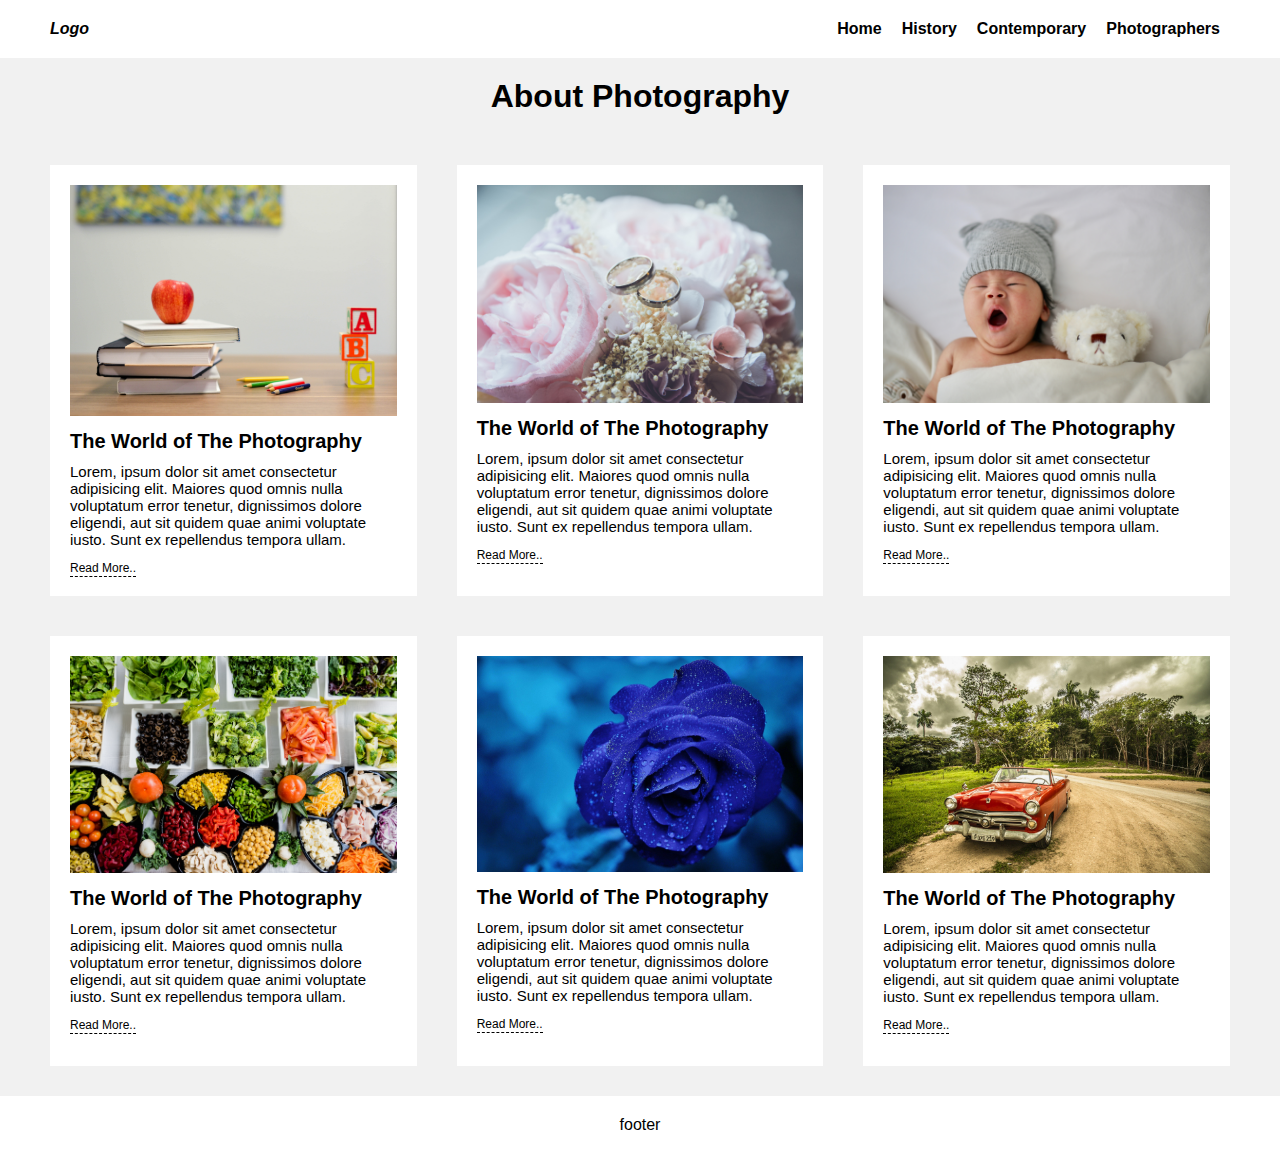
==== index.html @ c02744f6 "so far" ====
<!DOCTYPE html>
<html lang="en">
<head>
    <meta charset="UTF-8">
    <meta name="viewport" content="width=device-width, initial-scale=1.0">
    <title>Project 1</title>
    <link rel="stylesheet" href="project1.css">
</head>
<body>
    <nav class="nav">
        <div class="logo">
            <p class="logo__text">Logo</p>
        </div>

        <ul class="nav__list">
           <li class="nav__items">
            <a href="index.html" class="nav__links">Home</a>
           </li> 
           <li class="nav__items">
            <a href="history.html" class="nav__links">History</a>
           </li> 
           <li class="nav__items">
            <a href="contemporary.html" class="nav__links">Contemporary</a>
           </li> 
           <li class="nav__items">
            <a href="photographers.html" class="nav__links">Photographers</a>
           </li> 
        </ul>
    </nav>
    <main>
        <h1 class="header__main">
            About Photography
        </h1>

        <div class="parent">
            <figure class="figure">
                <div class="">
                    <img src="./images/element5-digital-OyCl7Y4y0Bk-unsplash.jpg" alt="Photo of Children" class="figure__image">
                </div>
                <figcaption>
                    <p class="figcaption__header">The World of The Photography</p>
                    <p class="figcaption__text">Lorem, ipsum dolor sit amet consectetur 
                        adipisicing elit. Maiores quod omnis nulla voluptatum 
                        error tenetur, dignissimos dolore eligendi, aut sit 
                        quidem quae animi voluptate iusto. 
                        Sunt ex repellendus tempora ullam.</p>

                    <a href="#" class="figcaption__link">Read More..</a>
                </figcaption>
            </figure>
            
            <figure class="figure">
                <div class="">
                    <img src="./images/beatriz-perez-moya-M2T1j-6Fn8w-unsplash.jpg" alt="Photo of Children" class="figure__image">
                </div>
                <figcaption>
                    <p class="figcaption__header">The World of The Photography</p>
                    <p class="figcaption__text">Lorem, ipsum dolor sit amet consectetur 
                        adipisicing elit. Maiores quod omnis nulla voluptatum 
                        error tenetur, dignissimos dolore eligendi, aut sit 
                        quidem quae animi voluptate iusto. 
                        Sunt ex repellendus tempora ullam.</p>

                    <a href="#" class="figcaption__link">Read More..</a>
                </figcaption>
            </figure>

            <figure class="figure">
                <div class="">
                    <img src="./images/minnie-zhou-0hiUWSi7jvs-unsplash.jpg" alt="Photo of Children" class="figure__image">
                </div>
                <figcaption>
                    <p class="figcaption__header">The World of The Photography</p>
                    <p class="figcaption__text">Lorem, ipsum dolor sit amet consectetur 
                        adipisicing elit. Maiores quod omnis nulla voluptatum 
                        error tenetur, dignissimos dolore eligendi, aut sit 
                        quidem quae animi voluptate iusto. 
                        Sunt ex repellendus tempora ullam.</p>

                    <a href="#" class="figcaption__link">Read More..</a>
                </figcaption>
            </figure>

            <figure class="figure">
                <div class="">
                    <img src="./images/dan-gold-4_jhDO54BYg-unsplash.jpg" alt="Photo of Children" class="figure__image">
                </div>
                <figcaption>
                    <p class="figcaption__header">The World of The Photography</p>
                    <p class="figcaption__text">Lorem, ipsum dolor sit amet consectetur 
                        adipisicing elit. Maiores quod omnis nulla voluptatum 
                        error tenetur, dignissimos dolore eligendi, aut sit 
                        quidem quae animi voluptate iusto. 
                        Sunt ex repellendus tempora ullam.</p>

                    <a href="#" class="figcaption__link">Read More..</a>
                </figcaption>
            </figure>

            <figure class="figure">
                <div class="">
                    <img src="./images/rose-165819_1920.jpg" alt="Photo of Children" class="figure__image">
                </div>
                <figcaption>
                    <p class="figcaption__header">The World of The Photography</p>
                    <p class="figcaption__text">Lorem, ipsum dolor sit amet consectetur 
                        adipisicing elit. Maiores quod omnis nulla voluptatum 
                        error tenetur, dignissimos dolore eligendi, aut sit 
                        quidem quae animi voluptate iusto. 
                        Sunt ex repellendus tempora ullam.</p>

                    <a href="#" class="figcaption__link">Read More..</a>
                </figcaption>
            </figure>

            <figure class="figure">
                <div class="">
                    <img src="./images/cuba-1197800_1920.jpg" alt="Photo of Children" class="figure__image">
                </div>
                <figcaption>
                    <p class="figcaption__header">The World of The Photography</p>
                    <p class="figcaption__text">Lorem, ipsum dolor sit amet consectetur 
                        adipisicing elit. Maiores quod omnis nulla voluptatum 
                        error tenetur, dignissimos dolore eligendi, aut sit 
                        quidem quae animi voluptate iusto. 
                        Sunt ex repellendus tempora ullam.</p>

                    <a href="#" class="figcaption__link">Read More..</a>
                </figcaption>
            </figure>
        </div>
    </main>
    <footer class="footer">
        <p class="">footer</p>
    </footer>
</body>
</html>
---- project1.css ----
*,
*::before,
*::after{
    margin: 0;
    padding: 0;
    box-sizing: border-box;
}
body{
    font-family: Helvetica, Sans-Serif;
    background-color: #F1F1F1;
}
.logo__text{
    font-weight: 900;
    font-style: italic;
}
.nav{
    background-color: #ffffff;
    display: flex;
    justify-content: space-between;
    padding: 20px 50px;
}
.nav__list{
    display: flex;
    list-style: none;
    justify-content: space-between;
}
.nav__items{
    padding: 0 10px;
    display: inline-block;
    font-weight: 600;
}
.nav__links{
    text-decoration: none;
    color: #000;
}
.header__main{
    text-align: center;
    padding: 20px 0;
}
.parent {
    display: grid;
    grid-template-columns: repeat(3, 1fr);
    grid-template-rows: repeat(2, 1fr);
    grid-column-gap: 40px;
    grid-row-gap: 40px;
    padding: 30px 50px;
}

.figure{
    background-color: #ffffff;
    padding: 20px 20px;
}

.figure__image{
    width: 100%;
}

.figcaption__header{
    font-weight: 700;
    padding: 10px 0;
    font-size: 20px;
}
.figcaption__text{
    font-size: 15px;
    padding: 0 0 10px;
}

.figcaption__link{
    text-decoration: none;
    color: #000;
    font-size: 12px;
    padding: 0 0 1px;
    border-bottom: 1px dashed black;
}

.footer{
    background-color: #ffffff;
    padding: 20px 0;
    text-align: center;
}

.history__parent {
    display: grid;
    grid-template-columns: repeat(4, 1fr);
    grid-template-rows: repeat(1, 1fr);
    grid-column-gap: 40px;
    grid-row-gap: 40px;
    padding: 30px 50px;
}

.history__hero{
    padding: 0 50px;
}

.cont__parent{
    display: grid;
    grid-template-columns: 1fr 2fr;
    grid-template-rows: repeat(2, 1fr);    
    grid-column-gap: 40px;
    grid-row-gap: 40px;
    padding: 30px 50px;
}

.cont__images{
    display: grid;
    grid-template-columns: repeat(3, 1fr);
    grid-template-rows: repeat(1, 1fr); 
    grid-column-gap: 10px;
}

.graphy__images{
    display: grid;
    grid-template-columns: repeat(3, 1fr);
    grid-template-rows: repeat(2, 1fr); 
    grid-column-gap: 10px;
    grid-row-gap: 10px;
}
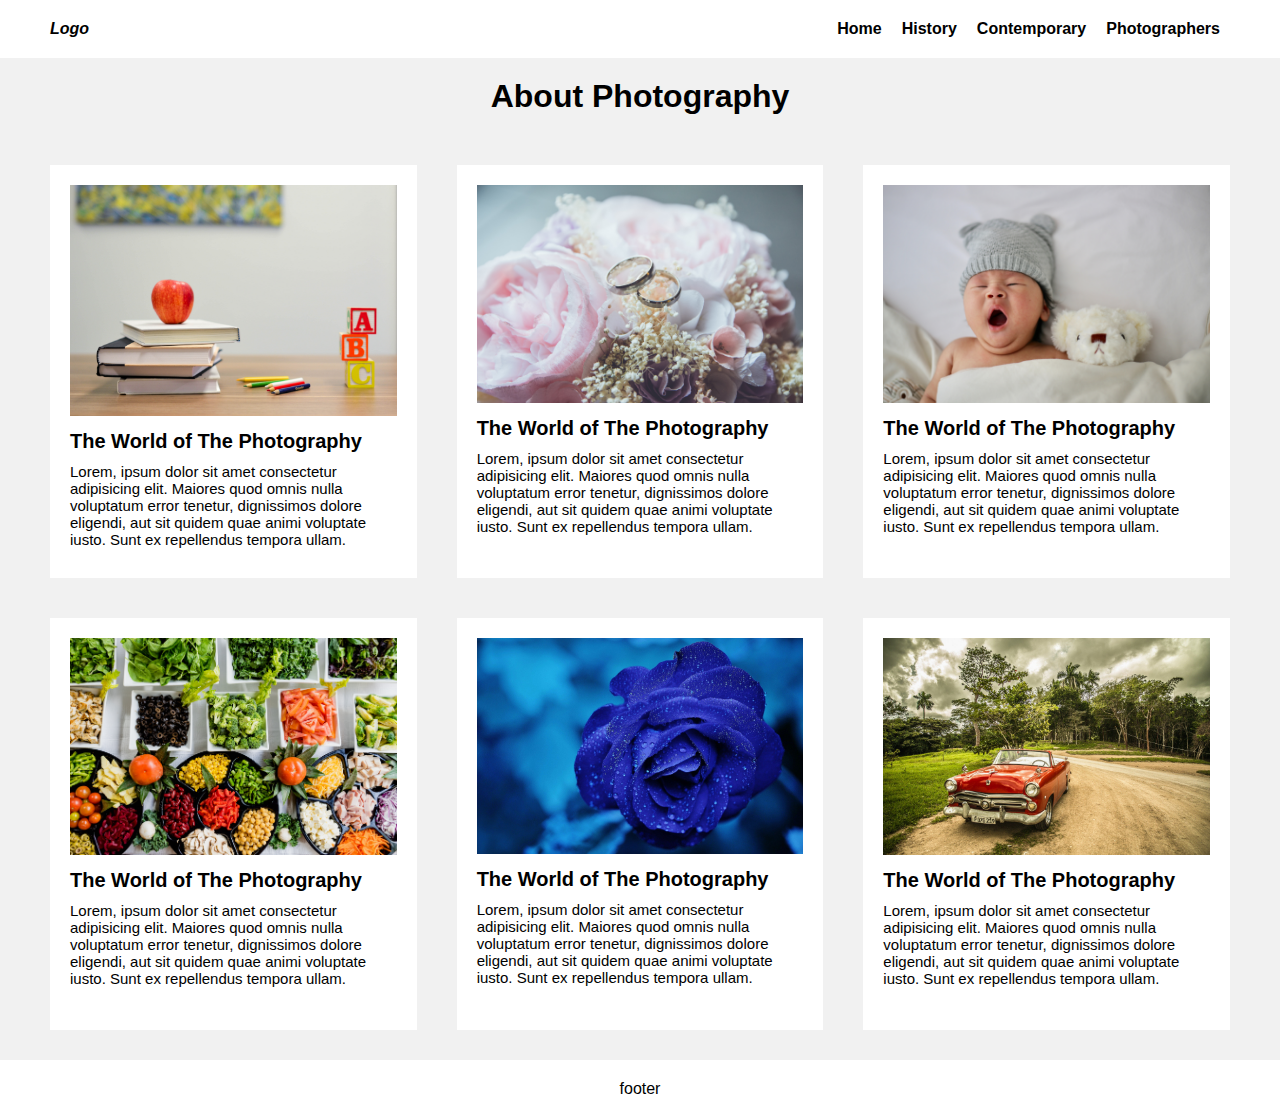
==== commit 9daf6f33: "changes so far" ====
--- a/index.html
+++ b/index.html
@@ -35,7 +35,9 @@
         <div class="parent">
             <figure class="figure">
                 <div class="">
-                    <img src="./images/element5-digital-OyCl7Y4y0Bk-unsplash.jpg" alt="Photo of Children" class="figure__image">
+                    <a href="photos.hmtl" class="">
+                        <img src="./images/element5-digital-OyCl7Y4y0Bk-unsplash.jpg" alt="Photo of Children" class="figure__image">
+                    </a>
                 </div>
                 <figcaption>
                     <p class="figcaption__header">The World of The Photography</p>
@@ -45,7 +47,7 @@
                         quidem quae animi voluptate iusto. 
                         Sunt ex repellendus tempora ullam.</p>
 
-                    <a href="#" class="figcaption__link">Read More..</a>
+                    <!-- <a href="#" class="figcaption__link">Read More..</a> -->
                 </figcaption>
             </figure>
             
@@ -61,7 +63,7 @@
                         quidem quae animi voluptate iusto. 
                         Sunt ex repellendus tempora ullam.</p>
 
-                    <a href="#" class="figcaption__link">Read More..</a>
+                    <!-- <a href="#" class="figcaption__link">Read More..</a> -->
                 </figcaption>
             </figure>
 
@@ -77,7 +79,7 @@
                         quidem quae animi voluptate iusto. 
                         Sunt ex repellendus tempora ullam.</p>
 
-                    <a href="#" class="figcaption__link">Read More..</a>
+                    <!-- <a href="#" class="figcaption__link">Read More..</a> -->
                 </figcaption>
             </figure>
 
@@ -93,7 +95,7 @@
                         quidem quae animi voluptate iusto. 
                         Sunt ex repellendus tempora ullam.</p>
 
-                    <a href="#" class="figcaption__link">Read More..</a>
+                    <!-- <a href="#" class="figcaption__link">Read More..</a> -->
                 </figcaption>
             </figure>
 
@@ -109,7 +111,7 @@
                         quidem quae animi voluptate iusto. 
                         Sunt ex repellendus tempora ullam.</p>
 
-                    <a href="#" class="figcaption__link">Read More..</a>
+                    <!-- <a href="#" class="figcaption__link">Read More..</a> -->
                 </figcaption>
             </figure>
 
@@ -125,7 +127,7 @@
                         quidem quae animi voluptate iusto. 
                         Sunt ex repellendus tempora ullam.</p>
 
-                    <a href="#" class="figcaption__link">Read More..</a>
+                    <!-- <a href="#" class="figcaption__link">Read More..</a> -->
                 </figcaption>
             </figure>
         </div>
--- a/project1.css
+++ b/project1.css
@@ -114,4 +114,53 @@
     grid-template-rows: repeat(2, 1fr); 
     grid-column-gap: 10px;
     grid-row-gap: 10px;
-}+}
+
+@media only screen and (max-width: 600px) {
+    .logo__text{
+        font-weight: 700;
+        /* font-style: italic; */
+    }
+    .nav{
+        /* background-color: #ffffff;
+        display: flex;
+        justify-content: space-between; */
+        padding: 20px 20px;
+    }
+    .nav__list{
+        /* display: flex;
+        list-style: none;
+        justify-content: space-between; */
+    }
+    .nav__items{
+        padding: 0 5px;
+        /* display: inline-block; */
+        font-weight: 500;
+    }
+    .nav__links{
+        text-decoration: none;
+        color: #000;
+    }
+    .parent {
+        grid-template-columns: repeat(1, 1fr);
+        grid-template-rows: repeat(6, 1fr);
+
+    }
+    .history__parent {
+        grid-template-columns: repeat(1, 1fr);
+        grid-template-rows: repeat(4, 1fr);
+    }
+    .cont__parent{
+        grid-template-columns: 1fr;
+        grid-template-rows: repeat(4, 1fr);    
+
+    }
+    
+    .cont__images{
+        /* display: grid; */
+        grid-template-columns: repeat(1, 1fr);
+        grid-template-rows: repeat(6, 1fr); 
+        /* grid-column-gap: 10px; */
+    }
+    
+  }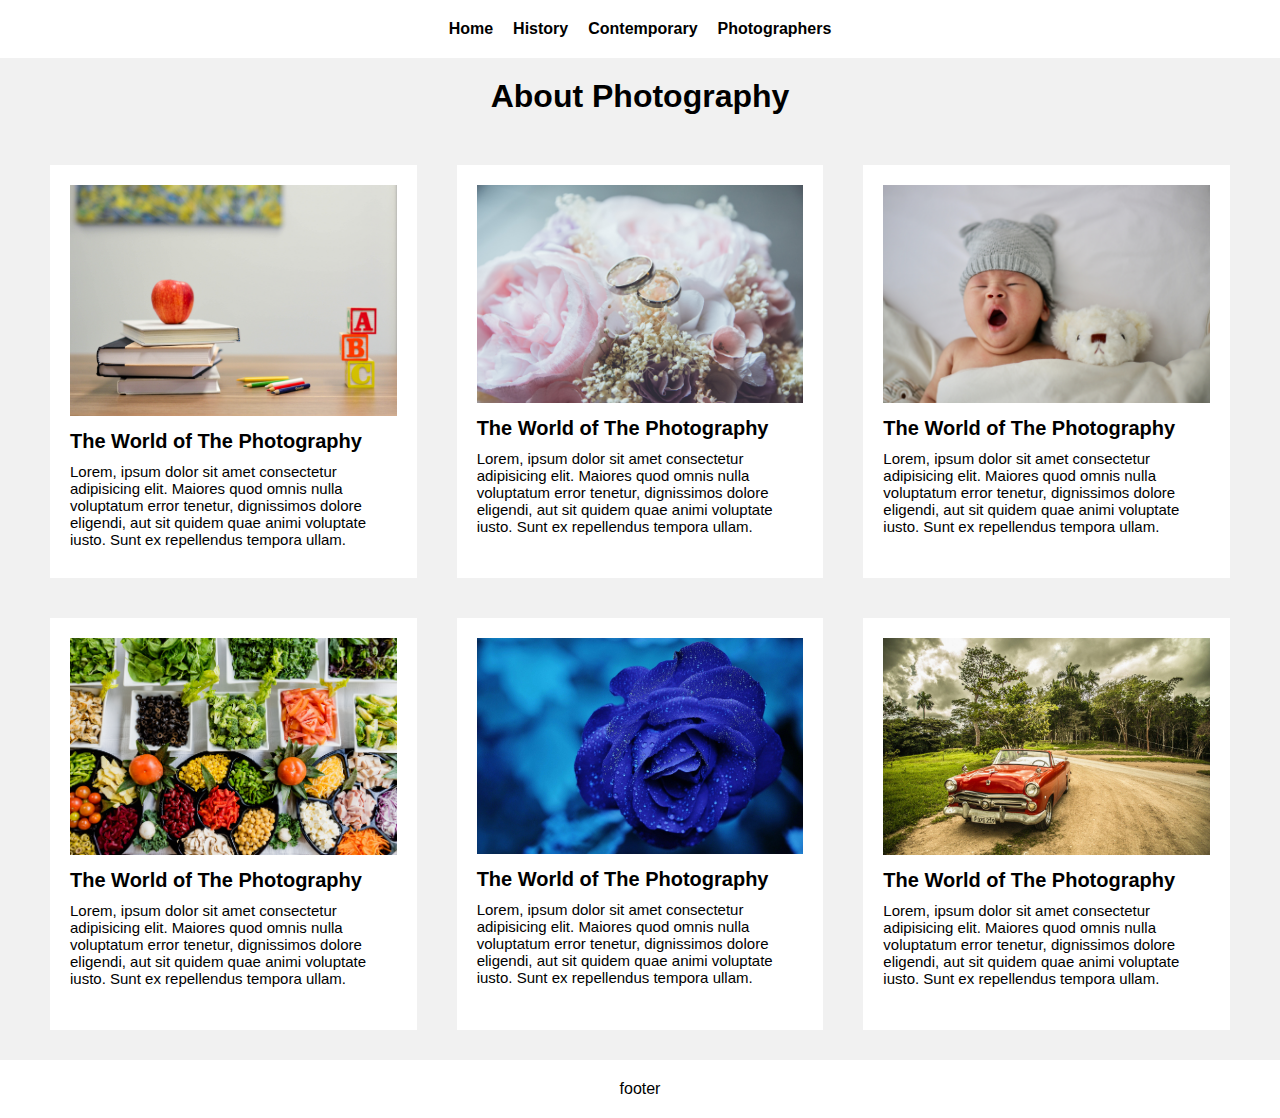
==== commit bb6f7bfa: "work so far" ====
--- a/index.html
+++ b/index.html
@@ -8,10 +8,6 @@
 </head>
 <body>
     <nav class="nav">
-        <div class="logo">
-            <p class="logo__text">Logo</p>
-        </div>
-
         <ul class="nav__list">
            <li class="nav__items">
             <a href="index.html" class="nav__links">Home</a>
--- a/project1.css
+++ b/project1.css
@@ -9,20 +9,17 @@
     font-family: Helvetica, Sans-Serif;
     background-color: #F1F1F1;
 }
-.logo__text{
-    font-weight: 900;
-    font-style: italic;
-}
 .nav{
     background-color: #ffffff;
     display: flex;
     justify-content: space-between;
-    padding: 20px 50px;
+    padding: 20px 0;
 }
 .nav__list{
     display: flex;
     list-style: none;
     justify-content: space-between;
+    margin: auto;
 }
 .nav__items{
     padding: 0 10px;
@@ -117,29 +114,17 @@
 }
 
 @media only screen and (max-width: 600px) {
-    .logo__text{
-        font-weight: 700;
-        /* font-style: italic; */
-    }
     .nav{
-        /* background-color: #ffffff;
-        display: flex;
-        justify-content: space-between; */
         padding: 20px 20px;
-    }
-    .nav__list{
-        /* display: flex;
-        list-style: none;
-        justify-content: space-between; */
     }
     .nav__items{
         padding: 0 5px;
-        /* display: inline-block; */
         font-weight: 500;
     }
-    .nav__links{
-        text-decoration: none;
-        color: #000;
+
+    .header__main{
+        font-size: 20px;
+        padding: 20px 0;
     }
     .parent {
         grid-template-columns: repeat(1, 1fr);
@@ -157,10 +142,8 @@
     }
     
     .cont__images{
-        /* display: grid; */
         grid-template-columns: repeat(1, 1fr);
         grid-template-rows: repeat(6, 1fr); 
-        /* grid-column-gap: 10px; */
     }
     
   }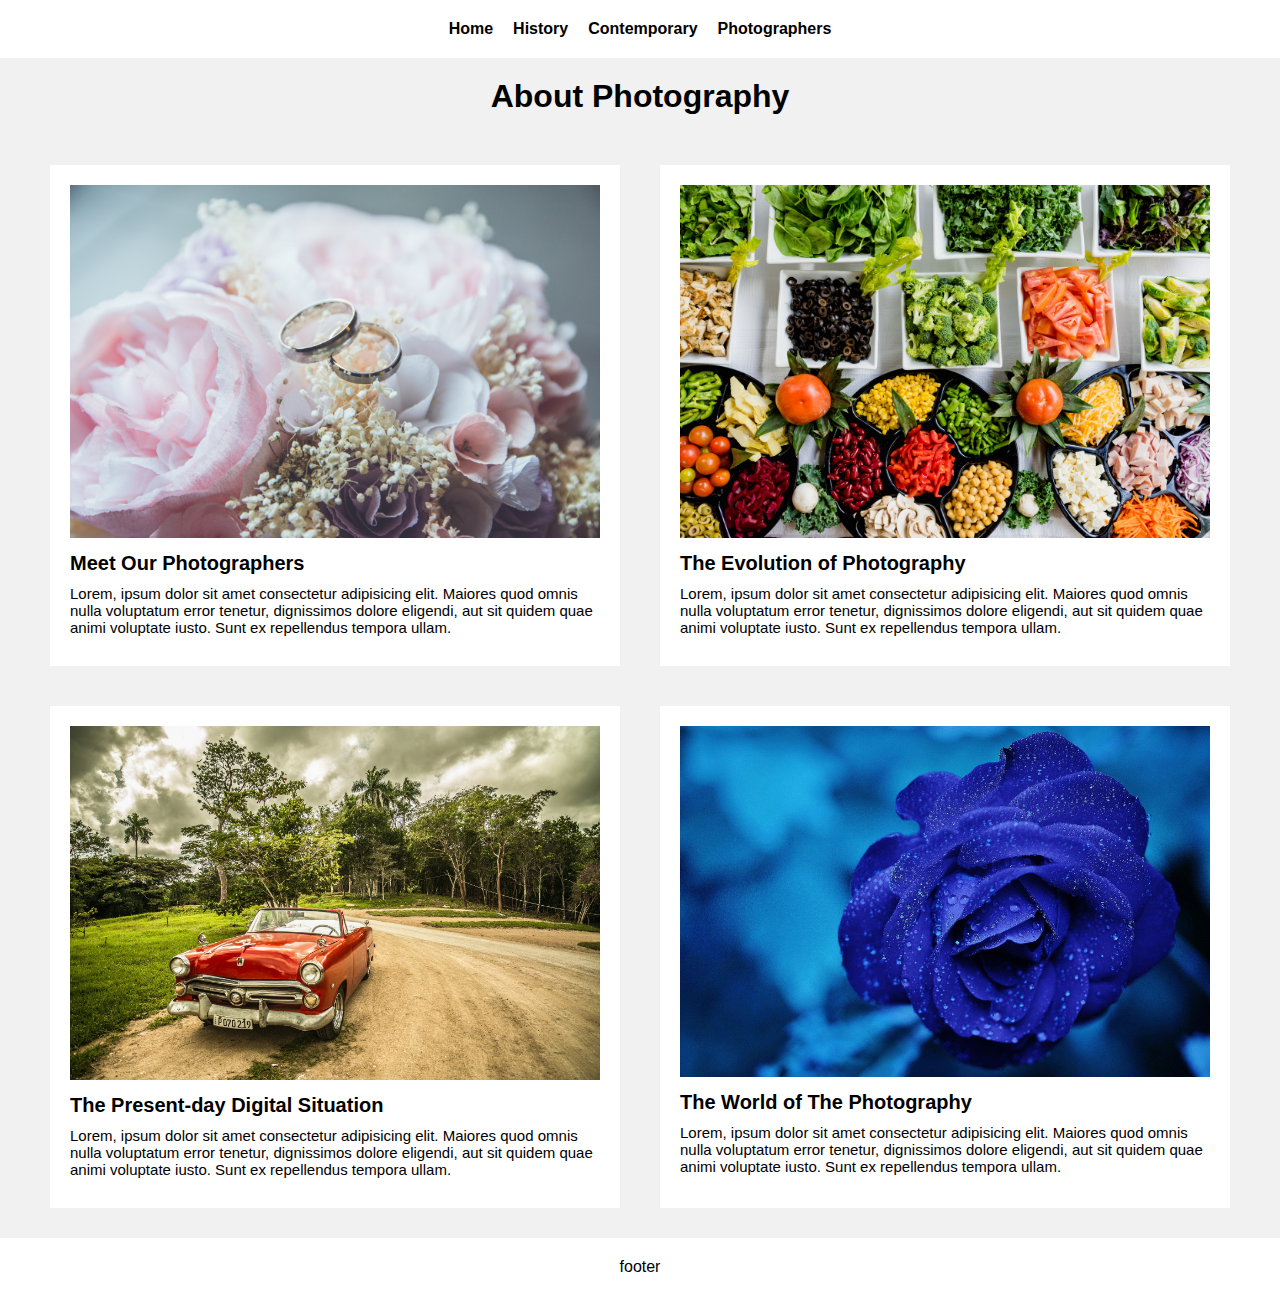
==== commit 0220a46e: "linked pages" ====
--- a/index.html
+++ b/index.html
@@ -29,41 +29,26 @@
         </h1>
 
         <div class="parent">
-            <figure class="figure">
-                <div class="">
-                    <a href="photos.hmtl" class="">
-                        <img src="./images/element5-digital-OyCl7Y4y0Bk-unsplash.jpg" alt="Photo of Children" class="figure__image">
-                    </a>
-                </div>
-                <figcaption>
-                    <p class="figcaption__header">The World of The Photography</p>
-                    <p class="figcaption__text">Lorem, ipsum dolor sit amet consectetur 
-                        adipisicing elit. Maiores quod omnis nulla voluptatum 
-                        error tenetur, dignissimos dolore eligendi, aut sit 
-                        quidem quae animi voluptate iusto. 
-                        Sunt ex repellendus tempora ullam.</p>
-
-                    <!-- <a href="#" class="figcaption__link">Read More..</a> -->
-                </figcaption>
-            </figure>
             
             <figure class="figure">
-                <div class="">
-                    <img src="./images/beatriz-perez-moya-M2T1j-6Fn8w-unsplash.jpg" alt="Photo of Children" class="figure__image">
-                </div>
-                <figcaption>
-                    <p class="figcaption__header">The World of The Photography</p>
-                    <p class="figcaption__text">Lorem, ipsum dolor sit amet consectetur 
-                        adipisicing elit. Maiores quod omnis nulla voluptatum 
-                        error tenetur, dignissimos dolore eligendi, aut sit 
-                        quidem quae animi voluptate iusto. 
-                        Sunt ex repellendus tempora ullam.</p>
+                <a href="history.html" class="pages__linked">
+                    <div class="">
+                        <img src="./images/beatriz-perez-moya-M2T1j-6Fn8w-unsplash.jpg" alt="Photo of Children" class="figure__image">
+                    </div>
+                    <figcaption>
+                        <p class="figcaption__header">Meet Our Photographers</p>
+                        <p class="figcaption__text">Lorem, ipsum dolor sit amet consectetur 
+                            adipisicing elit. Maiores quod omnis nulla voluptatum 
+                            error tenetur, dignissimos dolore eligendi, aut sit 
+                            quidem quae animi voluptate iusto. 
+                            Sunt ex repellendus tempora ullam.</p>
 
-                    <!-- <a href="#" class="figcaption__link">Read More..</a> -->
-                </figcaption>
+                        <!-- <a href="#" class="figcaption__link">Read More..</a> -->
+                    </figcaption>
+                </a>
             </figure>
 
-            <figure class="figure">
+            <!-- <figure class="figure">
                 <div class="">
                     <img src="./images/minnie-zhou-0hiUWSi7jvs-unsplash.jpg" alt="Photo of Children" class="figure__image">
                 </div>
@@ -73,29 +58,31 @@
                         adipisicing elit. Maiores quod omnis nulla voluptatum 
                         error tenetur, dignissimos dolore eligendi, aut sit 
                         quidem quae animi voluptate iusto. 
-                        Sunt ex repellendus tempora ullam.</p>
+                        Sunt ex repellendus tempora ullam.</p> -->
 
                     <!-- <a href="#" class="figcaption__link">Read More..</a> -->
-                </figcaption>
+                <!-- </figcaption>
+            </figure> -->
+
+            <figure class="figure">
+                <a href="history.html" class="pages__linked">
+                    <div class="">
+                        <img src="./images/dan-gold-4_jhDO54BYg-unsplash.jpg" alt="Photo of Children" class="figure__image">
+                    </div>
+                    <figcaption>
+                        <p class="figcaption__header">The Evolution of Photography</p>
+                        <p class="figcaption__text">Lorem, ipsum dolor sit amet consectetur 
+                            adipisicing elit. Maiores quod omnis nulla voluptatum 
+                            error tenetur, dignissimos dolore eligendi, aut sit 
+                            quidem quae animi voluptate iusto. 
+                            Sunt ex repellendus tempora ullam.</p>
+
+                        <!-- <a href="#" class="figcaption__link">Read More..</a> -->
+                    </figcaption>
+                </a>
             </figure>
 
-            <figure class="figure">
-                <div class="">
-                    <img src="./images/dan-gold-4_jhDO54BYg-unsplash.jpg" alt="Photo of Children" class="figure__image">
-                </div>
-                <figcaption>
-                    <p class="figcaption__header">The World of The Photography</p>
-                    <p class="figcaption__text">Lorem, ipsum dolor sit amet consectetur 
-                        adipisicing elit. Maiores quod omnis nulla voluptatum 
-                        error tenetur, dignissimos dolore eligendi, aut sit 
-                        quidem quae animi voluptate iusto. 
-                        Sunt ex repellendus tempora ullam.</p>
-
-                    <!-- <a href="#" class="figcaption__link">Read More..</a> -->
-                </figcaption>
-            </figure>
-
-            <figure class="figure">
+            <!-- <figure class="figure">
                 <div class="">
                     <img src="./images/rose-165819_1920.jpg" alt="Photo of Children" class="figure__image">
                 </div>
@@ -105,26 +92,46 @@
                         adipisicing elit. Maiores quod omnis nulla voluptatum 
                         error tenetur, dignissimos dolore eligendi, aut sit 
                         quidem quae animi voluptate iusto. 
-                        Sunt ex repellendus tempora ullam.</p>
+                        Sunt ex repellendus tempora ullam.</p> -->
 
                     <!-- <a href="#" class="figcaption__link">Read More..</a> -->
-                </figcaption>
+                <!-- </figcaption>
+            </figure> -->
+
+            <figure class="figure">
+                <a href="contemporary.html" class="pages__linked">
+                        <div class="">
+                            <img src="./images/cuba-1197800_1920.jpg" alt="Photo of Children" class="figure__image">
+                        </div>
+                    <figcaption>
+                        <p class="figcaption__header"> The Present-day Digital Situation</p>
+                        <p class="figcaption__text">Lorem, ipsum dolor sit amet consectetur 
+                            adipisicing elit. Maiores quod omnis nulla voluptatum 
+                            error tenetur, dignissimos dolore eligendi, aut sit 
+                            quidem quae animi voluptate iusto. 
+                            Sunt ex repellendus tempora ullam.</p>
+
+                        <!-- <a href="#" class="figcaption__link">Read More..</a> -->
+                    </figcaption>
+                </a>
             </figure>
 
             <figure class="figure">
-                <div class="">
-                    <img src="./images/cuba-1197800_1920.jpg" alt="Photo of Children" class="figure__image">
-                </div>
-                <figcaption>
-                    <p class="figcaption__header">The World of The Photography</p>
-                    <p class="figcaption__text">Lorem, ipsum dolor sit amet consectetur 
-                        adipisicing elit. Maiores quod omnis nulla voluptatum 
-                        error tenetur, dignissimos dolore eligendi, aut sit 
-                        quidem quae animi voluptate iusto. 
-                        Sunt ex repellendus tempora ullam.</p>
+                <a href="index.html" class="pages__linked">
+                    <div class="">
+                            <img src="./images/rose-165819_1920.jpg" alt="Photo of Children" class="figure__image">
+                    </div>
+                    <figcaption>
+                        <p class="figcaption__header">The World of The Photography</p>
+                        <p class="figcaption__text">Lorem, ipsum dolor sit amet consectetur 
+                            adipisicing elit. Maiores quod omnis nulla voluptatum 
+                            error tenetur, dignissimos dolore eligendi, aut sit 
+                            quidem quae animi voluptate iusto. 
+                            Sunt ex repellendus tempora ullam.</p>
 
-                    <!-- <a href="#" class="figcaption__link">Read More..</a> -->
-                </figcaption>
+                        <!-- <a href="#" class="figcaption__link">Read More..</a> -->
+                    </figcaption>
+                </a>
             </figure>
         </div>
     </main>
--- a/project1.css
+++ b/project1.css
@@ -36,7 +36,7 @@
 }
 .parent {
     display: grid;
-    grid-template-columns: repeat(3, 1fr);
+    grid-template-columns: repeat(2, 1fr);
     grid-template-rows: repeat(2, 1fr);
     grid-column-gap: 40px;
     grid-row-gap: 40px;
@@ -113,9 +113,14 @@
     grid-row-gap: 10px;
 }
 
+.pages__linked{
+    text-decoration: none;
+    color: #000;
+}
+
 @media only screen and (max-width: 600px) {
     .nav{
-        padding: 20px 20px;
+        padding: 20px 0;
     }
     .nav__items{
         padding: 0 5px;
@@ -125,6 +130,10 @@
     .header__main{
         font-size: 20px;
         padding: 20px 0;
+    }
+    .figcaption__header{
+        font-weight: 600;
+        font-size: 15px;
     }
     .parent {
         grid-template-columns: repeat(1, 1fr);
@@ -140,10 +149,9 @@
         grid-template-rows: repeat(4, 1fr);    
 
     }
-    
-    .cont__images{
-        grid-template-columns: repeat(1, 1fr);
-        grid-template-rows: repeat(6, 1fr); 
+    .graphy__images{
+        grid-template-columns: repeat(2, 1fr);
+        grid-template-rows: repeat(3, 1fr); 
     }
     
   }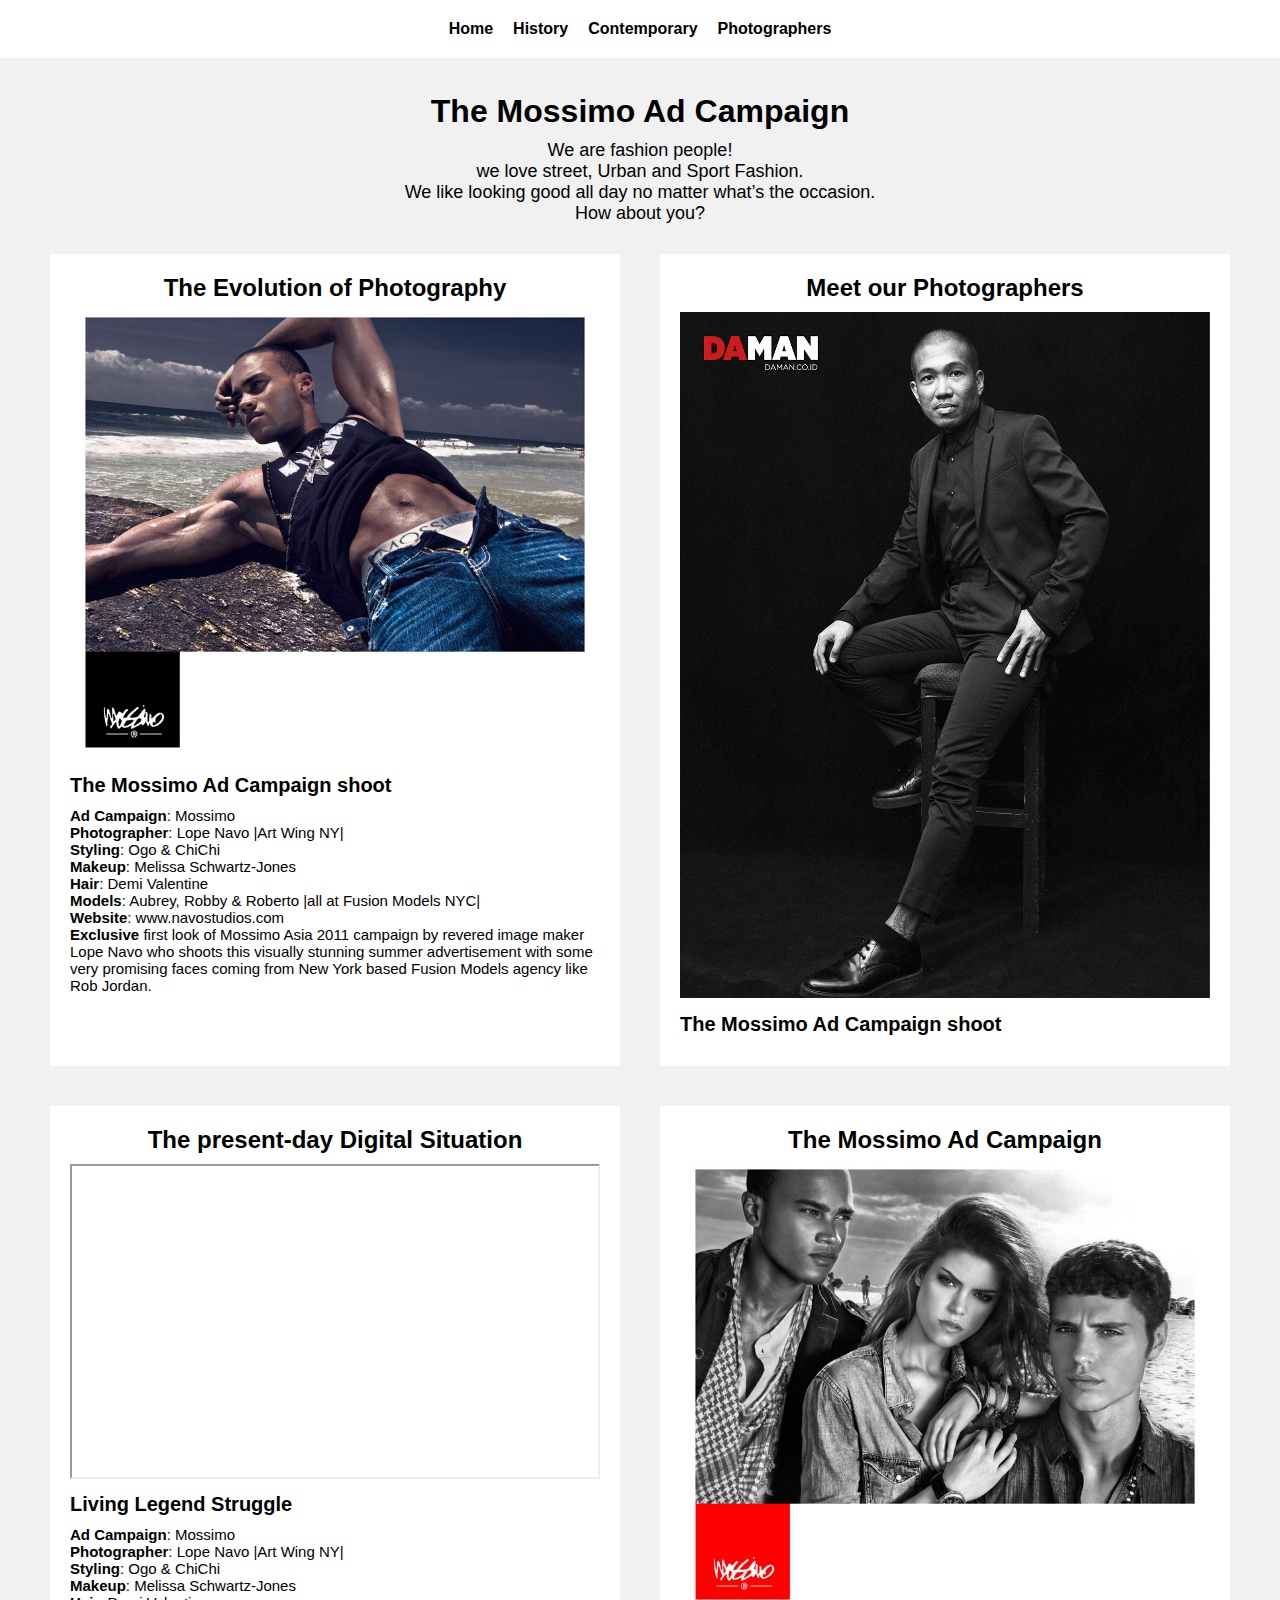
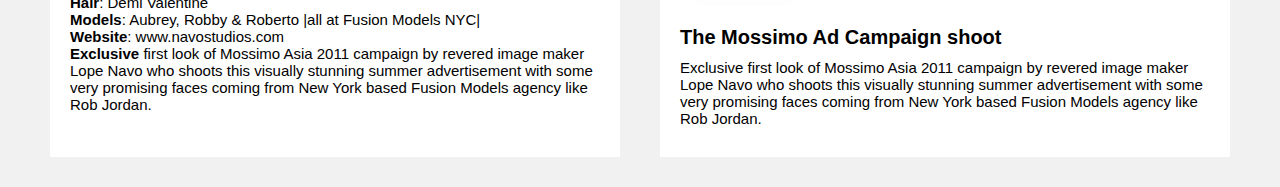
==== commit ddacf25b: "all final updates made" ====
--- a/index.html
+++ b/index.html
@@ -25,118 +25,130 @@
     </nav>
     <main>
         <h1 class="header__main">
-            About Photography
+            The Mossimo Ad Campaign
         </h1>
-
+        <p class="header__text">
+            We are fashion people!
+            <br>
+            we love street, Urban and Sport Fashion. 
+            <br>
+            We like looking good all day no matter what’s the occasion. 
+            <br> 
+            How about you?
+        </p>
         <div class="parent">
             
             <figure class="figure">
                 <a href="history.html" class="pages__linked">
+                    <h2 class="card__header">The Evolution of Photography</h2>
                     <div class="">
-                        <img src="./images/beatriz-perez-moya-M2T1j-6Fn8w-unsplash.jpg" alt="Photo of Children" class="figure__image">
+                        <img src="./images/massimo10.jpg" alt="Massimo Ad Campaign Model Image" class="figure__image">
                     </div>
                     <figcaption>
-                        <p class="figcaption__header">Meet Our Photographers</p>
-                        <p class="figcaption__text">Lorem, ipsum dolor sit amet consectetur 
-                            adipisicing elit. Maiores quod omnis nulla voluptatum 
-                            error tenetur, dignissimos dolore eligendi, aut sit 
-                            quidem quae animi voluptate iusto. 
-                            Sunt ex repellendus tempora ullam.</p>
-
-                        <!-- <a href="#" class="figcaption__link">Read More..</a> -->
+                        <p class="figcaption__header">
+                            The Mossimo Ad Campaign shoot
+                        </p>
+                        <p class="figcaption__text">
+                        <strong>Ad Campaign</strong>: Mossimo
+                        <br>
+                        <strong>Photographer</strong>: Lope Navo |Art Wing NY|
+                        <br>
+                        <strong>Styling</strong>: Ogo & ChiChi
+                        <br>
+                        <strong>Makeup</strong>: Melissa Schwartz-Jones
+                        <br>
+                        <strong> Hair</strong>: Demi Valentine
+                        <br>
+                        <strong>Models</strong>: Aubrey, Robby & Roberto |all at Fusion Models NYC|
+                        <br>
+                        <strong>Website</strong>: www.navostudios.com
+                        <br>
+                        <strong>Exclusive</strong> first look of Mossimo Asia 2011 campaign by revered image maker 
+                        Lope Navo who shoots this visually stunning summer advertisement 
+                        with some very promising faces coming from New York based Fusion Models agency like Rob Jordan.
+                        </p>
                     </figcaption>
                 </a>
             </figure>
 
-            <!-- <figure class="figure">
-                <div class="">
-                    <img src="./images/minnie-zhou-0hiUWSi7jvs-unsplash.jpg" alt="Photo of Children" class="figure__image">
-                </div>
-                <figcaption>
-                    <p class="figcaption__header">The World of The Photography</p>
-                    <p class="figcaption__text">Lorem, ipsum dolor sit amet consectetur 
-                        adipisicing elit. Maiores quod omnis nulla voluptatum 
-                        error tenetur, dignissimos dolore eligendi, aut sit 
-                        quidem quae animi voluptate iusto. 
-                        Sunt ex repellendus tempora ullam.</p> -->
-
-                    <!-- <a href="#" class="figcaption__link">Read More..</a> -->
-                <!-- </figcaption>
-            </figure> -->
-
             <figure class="figure">
-                <a href="history.html" class="pages__linked">
-                    <div class="">
-                        <img src="./images/dan-gold-4_jhDO54BYg-unsplash.jpg" alt="Photo of Children" class="figure__image">
+                <a href="photographers.html" class="pages__linked">
+                    <h2 class="card__header">Meet our Photographers</h2>
+                    <div class="index__image">
+                        <img src="./images/Lores_With-Logo_Lope-Navo.jpg" alt="Massimo Ad Campaign Model Image" class="figure__image">
                     </div>
                     <figcaption>
-                        <p class="figcaption__header">The Evolution of Photography</p>
-                        <p class="figcaption__text">Lorem, ipsum dolor sit amet consectetur 
-                            adipisicing elit. Maiores quod omnis nulla voluptatum 
-                            error tenetur, dignissimos dolore eligendi, aut sit 
-                            quidem quae animi voluptate iusto. 
-                            Sunt ex repellendus tempora ullam.</p>
-
-                        <!-- <a href="#" class="figcaption__link">Read More..</a> -->
+                        <p class="figcaption__header">
+                            The Mossimo Ad Campaign shoot
+                        </p>
+                        <!-- <p class="figcaption__text">
+                            Exclusive first look of Mossimo Asia 2011 campaign by revered image maker 
+                            Lope Navo who shoots this visually stunning summer advertisement 
+                            with some very promising faces coming from New York based Fusion Models agency like Rob Jordan.
+                        </p> -->
                     </figcaption>
                 </a>
             </figure>
 
-            <!-- <figure class="figure">
-                <div class="">
-                    <img src="./images/rose-165819_1920.jpg" alt="Photo of Children" class="figure__image">
-                </div>
-                <figcaption>
-                    <p class="figcaption__header">The World of The Photography</p>
-                    <p class="figcaption__text">Lorem, ipsum dolor sit amet consectetur 
-                        adipisicing elit. Maiores quod omnis nulla voluptatum 
-                        error tenetur, dignissimos dolore eligendi, aut sit 
-                        quidem quae animi voluptate iusto. 
-                        Sunt ex repellendus tempora ullam.</p> -->
-
-                    <!-- <a href="#" class="figcaption__link">Read More..</a> -->
-                <!-- </figcaption>
-            </figure> -->
-
             <figure class="figure">
                 <a href="contemporary.html" class="pages__linked">
-                        <div class="">
-                            <img src="./images/cuba-1197800_1920.jpg" alt="Photo of Children" class="figure__image">
+                    <h2 class="card__header">The present-day Digital Situation</h2>
+                        <div class="index__image">
+                            <!-- <img src="./images/massimo7.jpg" alt="Massimo Ad Campaign Model Image" class="figure__image"> -->
+                            <iframe width="100%" height="315"
+                            src="https://www.youtube.com/embed/fSO9s4A1yWE">
+                                </iframe>
                         </div>
+                       
                     <figcaption>
-                        <p class="figcaption__header"> The Present-day Digital Situation</p>
-                        <p class="figcaption__text">Lorem, ipsum dolor sit amet consectetur 
-                            adipisicing elit. Maiores quod omnis nulla voluptatum 
-                            error tenetur, dignissimos dolore eligendi, aut sit 
-                            quidem quae animi voluptate iusto. 
-                            Sunt ex repellendus tempora ullam.</p>
-
-                        <!-- <a href="#" class="figcaption__link">Read More..</a> -->
+                        <p class="figcaption__header">
+                            <!-- The Mossimo Ad Campaign shoot -->
+                            Living Legend Struggle
+                        </p>
+                        <p class="figcaption__text">
+                            <strong>Ad Campaign</strong>: Mossimo
+                            <br>
+                            <strong>Photographer</strong>: Lope Navo |Art Wing NY|
+                            <br>
+                            <strong>Styling</strong>: Ogo & ChiChi
+                            <br>
+                            <strong>Makeup</strong>: Melissa Schwartz-Jones
+                            <br>
+                            <strong> Hair</strong>: Demi Valentine
+                            <br>
+                            <strong>Models</strong>: Aubrey, Robby & Roberto |all at Fusion Models NYC|
+                            <br>
+                            <strong>Website</strong>: www.navostudios.com
+                            <br>
+                            <strong>Exclusive</strong> first look of Mossimo Asia 2011 campaign by revered image maker 
+                            Lope Navo who shoots this visually stunning summer advertisement 
+                            with some very promising faces coming from New York based Fusion Models agency like Rob Jordan.
+                            </p>
+                        </p>
                     </figcaption>
                 </a>
             </figure>
 
             <figure class="figure">
                 <a href="index.html" class="pages__linked">
+                    <h2 class="card__header">The Mossimo Ad Campaign</h2>
                     <div class="">
-                            <img src="./images/rose-165819_1920.jpg" alt="Photo of Children" class="figure__image">
+                            <img src="./images/massimo9.jpg" alt="Massimo Ad Campaign Model Image" class="figure__image">
                     </div>
                     <figcaption>
-                        <p class="figcaption__header">The World of The Photography</p>
-                        <p class="figcaption__text">Lorem, ipsum dolor sit amet consectetur 
-                            adipisicing elit. Maiores quod omnis nulla voluptatum 
-                            error tenetur, dignissimos dolore eligendi, aut sit 
-                            quidem quae animi voluptate iusto. 
-                            Sunt ex repellendus tempora ullam.</p>
+                        <p class="figcaption__header">
+                            The Mossimo Ad Campaign shoot
+                        </p>
+                        <p class="figcaption__text">
+                            Exclusive first look of Mossimo Asia 2011 campaign by revered image maker 
+                            Lope Navo who shoots this visually stunning summer advertisement 
+                            with some very promising faces coming from New York based Fusion Models agency like Rob Jordan.
+                        </p>
 
-                        <!-- <a href="#" class="figcaption__link">Read More..</a> -->
                     </figcaption>
                 </a>
             </figure>
         </div>
     </main>
-    <footer class="footer">
-        <p class="">footer</p>
-    </footer>
 </body>
 </html>--- a/project1.css
+++ b/project1.css
@@ -32,12 +32,18 @@
 }
 .header__main{
     text-align: center;
-    padding: 20px 0;
+    padding: 35px 0 10px;
+}
+.header__text{
+    text-align: center;
+    font-weight: 500;
+    font-size: 18px;
 }
 .parent {
     display: grid;
     grid-template-columns: repeat(2, 1fr);
-    grid-template-rows: repeat(2, 1fr);
+    /* grid-template-rows: repeat(2, 1fr); */
+    grid-template-rows: 1fr .8fr;
     grid-column-gap: 40px;
     grid-row-gap: 40px;
     padding: 30px 50px;
@@ -86,13 +92,22 @@
 }
 
 .history__hero{
-    padding: 0 50px;
+    padding: 25px 50px 0;
 }
-
+.photo__parent{
+    display: grid;
+    grid-template-columns: 1fr 2fr;
+    grid-template-rows: 2fr 1fr;   
+    /* grid-template-rows: repeat(2, 1fr);     */
+    grid-column-gap: 40px;
+    grid-row-gap: 40px;
+    padding: 30px 50px;
+}
 .cont__parent{
     display: grid;
     grid-template-columns: 1fr 2fr;
-    grid-template-rows: repeat(2, 1fr);    
+    grid-template-rows: 1fr 1fr;   
+    /* grid-template-rows: repeat(2, 1fr);     */
     grid-column-gap: 40px;
     grid-row-gap: 40px;
     padding: 30px 50px;
@@ -108,16 +123,38 @@
 .graphy__images{
     display: grid;
     grid-template-columns: repeat(3, 1fr);
-    grid-template-rows: repeat(2, 1fr); 
+    /* grid-template-rows: 2fr 1fr; */
+    grid-template-rows: 1fr;
+    /* grid-template-rows: repeat(1, 1fr);  */
     grid-column-gap: 10px;
-    grid-row-gap: 10px;
+    grid-row-gap: 0;
 }
 
 .pages__linked{
     text-decoration: none;
     color: #000;
 }
+.banner__image{
+    width: 80%;
+}
 
+.history__banner{
+    text-align: center;
+}
+.history__header--2{
+    text-align: center;
+    padding: 40px 0 8px;
+}
+.card__header{
+    text-align: center;
+}
+.index__image{
+    padding: 10px 0 0;
+}
+
+/* #no-bg{
+    background-color: transparent;
+} */
 @media only screen and (max-width: 600px) {
     .nav{
         padding: 20px 0;
